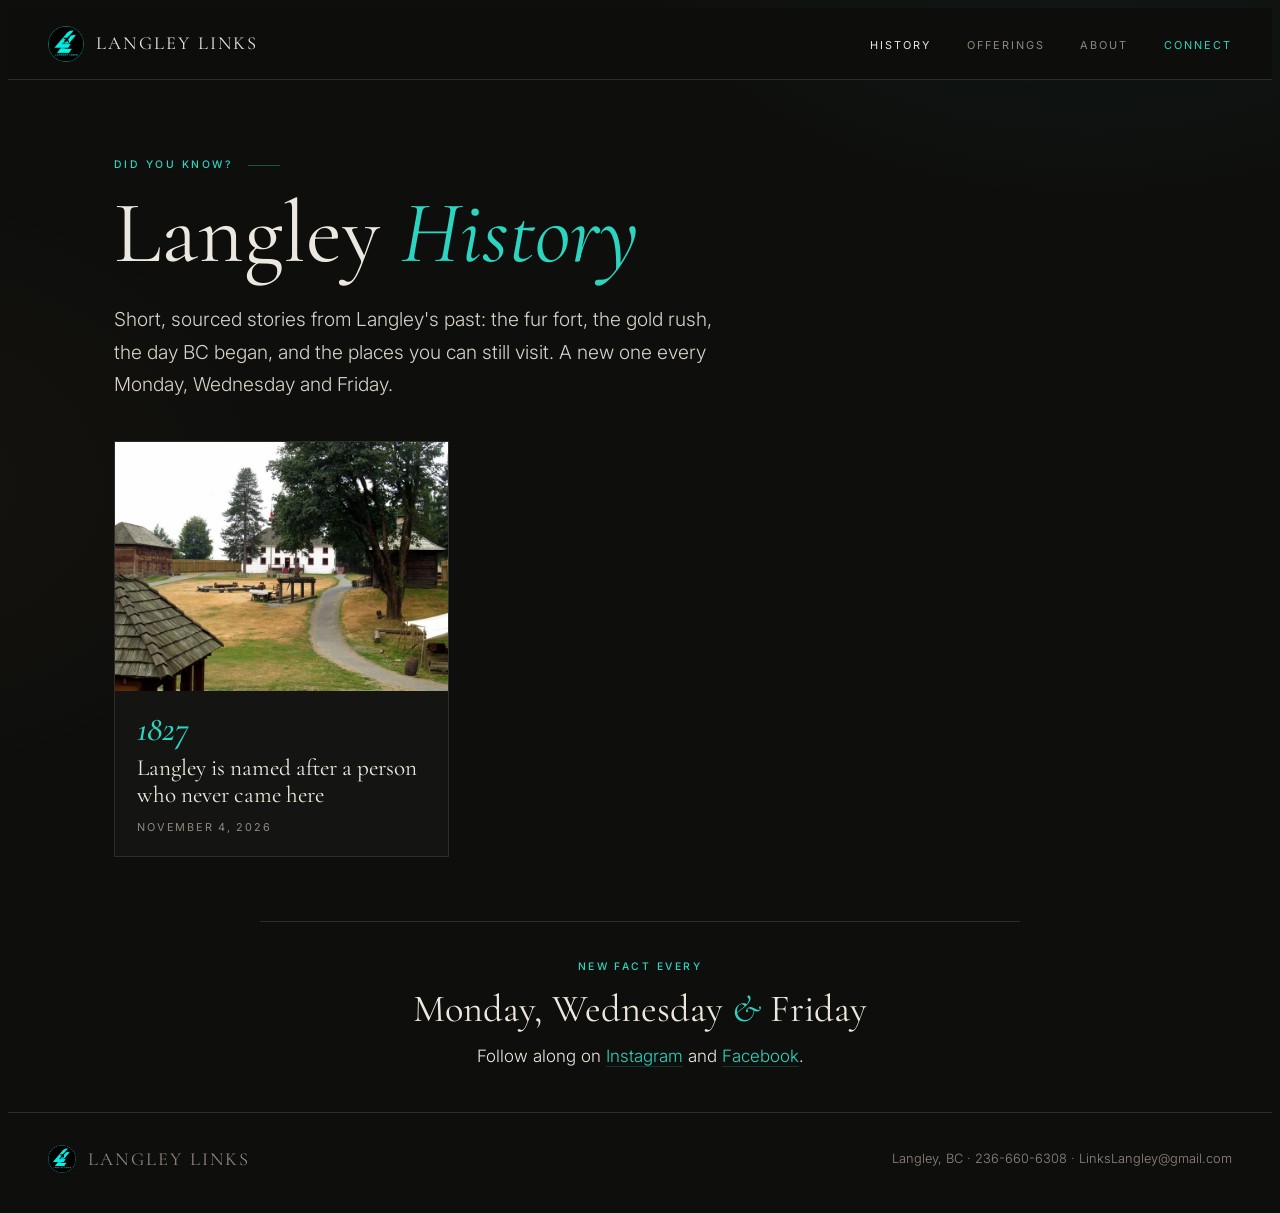
==== history/index.html @ 0ce7f5be "History: fun fact 2026-11-04" ====
<!DOCTYPE html>
<html lang="en">
<head>
  <meta charset="UTF-8">
  <meta name="viewport" content="width=device-width, initial-scale=1.0">
  <title>Langley History: Did You Know? | Langley Links</title>
  <meta name="description" content="Short, sourced stories from Langley's past: the fur fort, the gold rush, the day BC began, and the places you can still visit. A new one every Monday, Wednesday and Friday.">
  <link rel="canonical" href="https://langleylinks.com/history/">
  <meta property="og:type" content="article">
  <meta property="og:url" content="https://langleylinks.com/history/">
  <meta property="og:title" content="Langley History: Did You Know? | Langley Links">
  <meta property="og:description" content="Short, sourced stories from Langley's past: the fur fort, the gold rush, the day BC began, and the places you can still visit. A new one every Monday, Wednesday and Friday.">
  <meta property="og:image" content="https://langleylinks.com/history/img/langley-is-named-after-a-man-who-never-came-here/fort-langley-overview-800.jpg">
  <meta property="og:site_name" content="Langley Links">
  <meta property="og:locale" content="en_CA">
  <meta name="twitter:card" content="summary_large_image">
  <meta name="twitter:title" content="Langley History: Did You Know? | Langley Links">
  <meta name="twitter:description" content="Short, sourced stories from Langley's past: the fur fort, the gold rush, the day BC began, and the places you can still visit. A new one every Monday, Wednesday and Friday.">
  <meta name="twitter:image" content="https://langleylinks.com/history/img/langley-is-named-after-a-man-who-never-came-here/fort-langley-overview-800.jpg">
  <link rel="icon" type="image/png" href="/logo%20png%20LL.png">
  <link rel="preconnect" href="https://fonts.googleapis.com">
  <link rel="preconnect" href="https://fonts.gstatic.com" crossorigin>
  <link href="https://fonts.googleapis.com/css2?family=Cormorant+Garamond:ital,wght@0,400;0,500;0,600;1,400;1,500&family=Inter:wght@300;400;500;600&display=swap" rel="stylesheet">
  <link rel="stylesheet" href="/history/history.31631d80.css">
  <script type="application/ld+json">{"@context":"https://schema.org","@type":"CollectionPage","name":"Langley History","url":"https://langleylinks.com/history/","description":"Short, sourced stories from Langley's past: the fur fort, the gold rush, the day BC began, and the places you can still visit. A new one every Monday, Wednesday and Friday.","hasPart":[{"@type":"Article","headline":"Langley is named after a person who never came here","url":"https://langleylinks.com/history/langley-is-named-after-a-man-who-never-came-here/","datePublished":"2026-11-04"}]}</script>
</head>
<body class="hpage">
  <nav class="hnav">
    <a href="/" class="hnav-brand"><img src="/logo%20png%20LL.png" alt="Langley Links" width="36" height="36"><span>Langley Links</span></a>
    <ul>
      <li><a href="/history/" class="on">History</a></li>
      <li><a href="/#services">Offerings</a></li>
      <li><a href="/#about">About</a></li>
      <li><a href="/#contact" class="cta">Connect</a></li>
    </ul>
  </nav>
  <main class="index">
    <header class="ihead">
      <p class="label">Did you know?</p>
      <h1>Langley <em>History</em></h1>
      <p class="lede">Short, sourced stories from Langley's past: the fur fort, the gold rush, the day BC began, and the places you can still visit. A new one every Monday, Wednesday and Friday.</p>
    </header>
    <div class="grid">
      <a class="card" href="/history/langley-is-named-after-a-man-who-never-came-here/"><img src="/history/img/langley-is-named-after-a-man-who-never-came-here/fort-langley-overview-800.jpg" width="800" height="600" alt="" loading="lazy" decoding="async">
  <span class="card-fig">1827</span><span class="card-title">Langley is named after a person who never came here</span><span class="card-date">November 4, 2026</span></a>
    </div>
  </main>
  <section class="follow">
    <p class="label">New fact every</p>
    <p class="days">Monday, Wednesday <em>&amp;</em> Friday</p>
    <p>Follow along on <a href="https://www.instagram.com/linkslangley/" rel="noopener" target="_blank">Instagram</a> and <a href="https://www.facebook.com/people/Links-Langley/61586803173200/" rel="noopener" target="_blank">Facebook</a>.</p>
  </section>
  <footer class="hfoot">
    <a href="/" class="hnav-brand"><img src="/logo%20png%20LL.png" alt="" width="28" height="28"><span>Langley Links</span></a>
    <span>Langley, BC &middot; <a href="tel:2366606308">236-660-6308</a> &middot; <a href="mailto:LinksLangley@gmail.com">LinksLangley@gmail.com</a></span>
  </footer>
</body>
</html>
---- history/history.31631d80.css ----
/* langleylinks.com /history/ pages + the homepage "From Langley's history" strip.
   Built by linkslangley/site/build.mjs (copied in as history.<hash>.css). Tokens match the homepage :root.
   Page-wide rules are scoped to body.hpage so loading this on the homepage changes nothing but the strip. */
.hpage, .hstrip {
  --bg: #0e0e0c; --dark: #141412; --mid: #1c1c1a; --border: #2c2c28;
  --cream: #ede8df; --cream-muted: #908880; --teal: #2dd4c0; --teal-dark: #1fb8a6;
  --teal-dim: rgba(45, 212, 192, 0.07); --teal-border: rgba(45, 212, 192, 0.2);
  --serif: 'Cormorant Garamond', Georgia, serif; --sans: 'Inter', sans-serif;
}
.hpage *, .hpage *::before, .hpage *::after { box-sizing: border-box; margin: 0; padding: 0; }
.hpage {
  background:
    radial-gradient(900px 600px at 85% -10%, rgba(45, 212, 192, 0.06), transparent 60%),
    radial-gradient(700px 500px at -10% 40%, rgba(196, 151, 90, 0.04), transparent 60%),
    #0e0e0c;
  color: var(--cream); font: 300 1.0625rem/1.75 var(--sans); -webkit-font-smoothing: antialiased;
}
.hpage a { color: var(--teal); text-decoration: none; border-bottom: 1px solid var(--teal-border); }
.hpage a:hover { border-bottom-color: var(--teal); }
.hpage em { font-style: italic; color: var(--teal); }
.hpage strong { font-weight: 500; color: #fff; }
.hpage .label {
  display: flex; align-items: center; gap: 1rem; margin-bottom: 1rem;
  font: 500 0.65rem/1 var(--sans); letter-spacing: 0.24em; text-transform: uppercase; color: var(--teal);
}
.hpage .label::after { content: ''; width: 32px; height: 1px; background: var(--teal); opacity: 0.35; }

/* nav: same feel as the homepage bar */
.hnav { position: sticky; top: 0; z-index: 10; display: flex; align-items: center; justify-content: space-between; gap: 1.5rem;
  padding: 1.1rem 2.5rem; background: rgba(14, 14, 12, 0.88); backdrop-filter: blur(12px); -webkit-backdrop-filter: blur(12px); border-bottom: 1px solid var(--border); }
.hpage .hnav-brand { display: flex; align-items: center; gap: 0.75rem; border: 0; color: var(--cream);
  font: 400 1.15rem/1 var(--serif); letter-spacing: 0.12em; text-transform: uppercase; }
.hnav-brand img { border-radius: 50%; }
.hnav ul { display: flex; gap: 2.25rem; list-style: none; }
.hpage .hnav ul a { border: 0; color: var(--cream-muted); font: 400 0.68rem/1 var(--sans); letter-spacing: 0.18em; text-transform: uppercase; }
.hpage .hnav ul a:hover, .hpage .hnav ul a.on { color: var(--cream); }
.hpage .hnav ul a.cta { color: var(--teal); }

/* article */
.article { padding-bottom: 2rem; }
.ahead { max-width: 760px; margin: 0 auto; padding: 4.5rem 1.5rem 2.5rem; }
.hpage .crumbs { font: 400 0.72rem/1 var(--sans); letter-spacing: 0.14em; text-transform: uppercase; color: var(--cream-muted); }
.hpage .crumbs a { color: var(--cream-muted); border: 0; }
.hpage .fig-label { margin-top: 2.5rem; font: 500 0.7rem/1 var(--sans); letter-spacing: 0.24em; text-transform: uppercase; color: var(--cream-muted); }
.hpage .fig { font: italic 500 clamp(4.5rem, 14vw, 8.5rem)/0.95 var(--serif); color: var(--teal); letter-spacing: -0.02em; }
.hpage h1 { margin-top: 0.75rem; font: 400 clamp(2.4rem, 6vw, 4rem)/1.05 var(--serif); color: var(--cream); text-wrap: balance; }
.hpage .lede { margin-top: 1.5rem; font-size: 1.2rem; line-height: 1.7; color: #d9d3c9; max-width: 640px; }
.hpage figure { margin: 2rem 0; }
.hpage figure img { display: block; width: 100%; height: auto; border: 1px solid var(--border); }
.hpage figcaption { margin-top: 0.6rem; font-size: 0.75rem; color: var(--cream-muted); }
.hpage figcaption a { color: var(--cream-muted); border-bottom-color: var(--border); }
.hpage figure.hero { max-width: 1100px; margin: 0 auto 1rem; padding: 0 1.5rem; }
.hpage figure.hero img { aspect-ratio: 16 / 9; object-fit: cover; }
.prose { max-width: 760px; margin: 0 auto; padding: 0 1.5rem; }
.prose section { padding: 3.5rem 0 0; }
.prose section + section { border-top: 1px solid var(--border); margin-top: 3.5rem; }
.hpage .prose h2 { font: 400 clamp(2rem, 4.5vw, 2.8rem)/1.1 var(--serif); color: var(--cream); margin-bottom: 1.25rem; text-wrap: balance; }
.hpage .prose p + p { margin-top: 1.1rem; }
.hpage .deep h3 { font: 400 clamp(1.5rem, 3vw, 1.9rem)/1.15 var(--serif); color: var(--cream); margin: 2.5rem 0 1rem; text-wrap: balance; }
.hpage .deep h3:first-of-type { margin-top: 0.5rem; }
.hpage .deep figure { margin: 0 0 1.25rem; }
.hpage ol.three { list-style: none; counter-reset: n; display: grid; gap: 1.25rem; margin: 1.5rem 0; }
.hpage ol.three li { counter-increment: n; display: grid; grid-template-columns: 3rem 1fr; align-items: baseline; }
.hpage ol.three li::before { content: counter(n); font: italic 500 2.4rem/1 var(--serif); color: var(--teal); }
.hpage .twist { position: relative; }
.hpage .visit h2 { margin-bottom: 0.5rem; }
.hpage .addr { font-size: 1.05rem; }
.hpage .sources ul { list-style: none; display: grid; gap: 0.6rem; font-size: 0.92rem; }
.hpage .back { padding: 3.5rem 0 1rem; font: 500 0.72rem/1 var(--sans); letter-spacing: 0.18em; text-transform: uppercase; }

/* follow band + footer */
.follow { max-width: 760px; margin: 4rem auto 0; padding: 2.5rem 1.5rem; text-align: center; border-top: 1px solid var(--border); }
.follow .label { justify-content: center; }
.follow .label::after { display: none; }
.hpage .follow .days { font: 400 clamp(1.8rem, 4vw, 2.4rem)/1.1 var(--serif); color: var(--cream); margin-bottom: 0.75rem; }
.hfoot { display: flex; flex-wrap: wrap; justify-content: space-between; align-items: center; gap: 1rem; padding: 2rem 2.5rem;
  border-top: 1px solid var(--border); font-size: 0.8rem; color: var(--cream-muted); }
.hpage .hfoot a { color: var(--cream-muted); border: 0; }

/* index */
.ihead { max-width: 1100px; margin: 0 auto; padding: 5rem 1.5rem 2.5rem; }
.hpage .ihead h1 { font-size: clamp(3rem, 8vw, 5.5rem); }
.hpage .ihead .lede { max-width: 620px; }
.index .grid { max-width: 1100px; margin: 0 auto; padding: 0 1.5rem; }
.hpage .empty { color: var(--cream-muted); }

/* cards (index + homepage strip) */
.hpage .grid, .hstrip .grid { display: grid; grid-template-columns: repeat(auto-fill, minmax(300px, 1fr)); gap: 1.5rem; }
.hpage a.card, .hstrip a.card { display: flex; flex-direction: column; border: 1px solid var(--border); background: var(--dark); color: var(--cream); text-decoration: none; transition: border-color .25s, transform .25s; }
.hpage a.card:hover, .hstrip a.card:hover { border-color: var(--teal-border); transform: translateY(-2px); }
.card img { display: block; width: 100%; height: auto; aspect-ratio: 4 / 3; object-fit: cover; }
.card-fig { padding: 1.25rem 1.4rem 0; font: italic 500 2.2rem/1 var(--serif); color: var(--teal); }
.card-title { padding: 0.5rem 1.4rem 0; font: 400 1.45rem/1.2 'Cormorant Garamond', Georgia, serif; }
.card-date { padding: 0.75rem 1.4rem 1.4rem; margin-top: auto; font: 400 0.68rem/1 'Inter', sans-serif; letter-spacing: 0.16em; text-transform: uppercase; color: var(--cream-muted); }
.hstrip { padding: 5rem 2.5rem; background: radial-gradient(800px 500px at 90% 0%, rgba(45, 212, 192, 0.05), transparent 60%), var(--bg); }
.hstrip-more { margin-top: 2.5rem; }

@media (max-width: 760px) {
  .hnav { padding: 0.9rem 1rem; }
  .hnav ul { gap: 1rem; }
  .hpage .hnav ul li:nth-child(n+2):not(:last-child) { display: none; }
  .hpage .hnav-brand span { display: none; }
  .ahead, .ihead { padding-top: 3rem; }
  .hpage figure.hero { padding: 0; }
  .hpage figure.hero figcaption { padding: 0 1.5rem; }
  .hfoot { padding: 1.75rem 1.5rem; }
  .hstrip { padding: 4rem 1.5rem; }
}
@media (prefers-reduced-motion: reduce) { .hpage a.card, .hstrip a.card { transition: none; } }
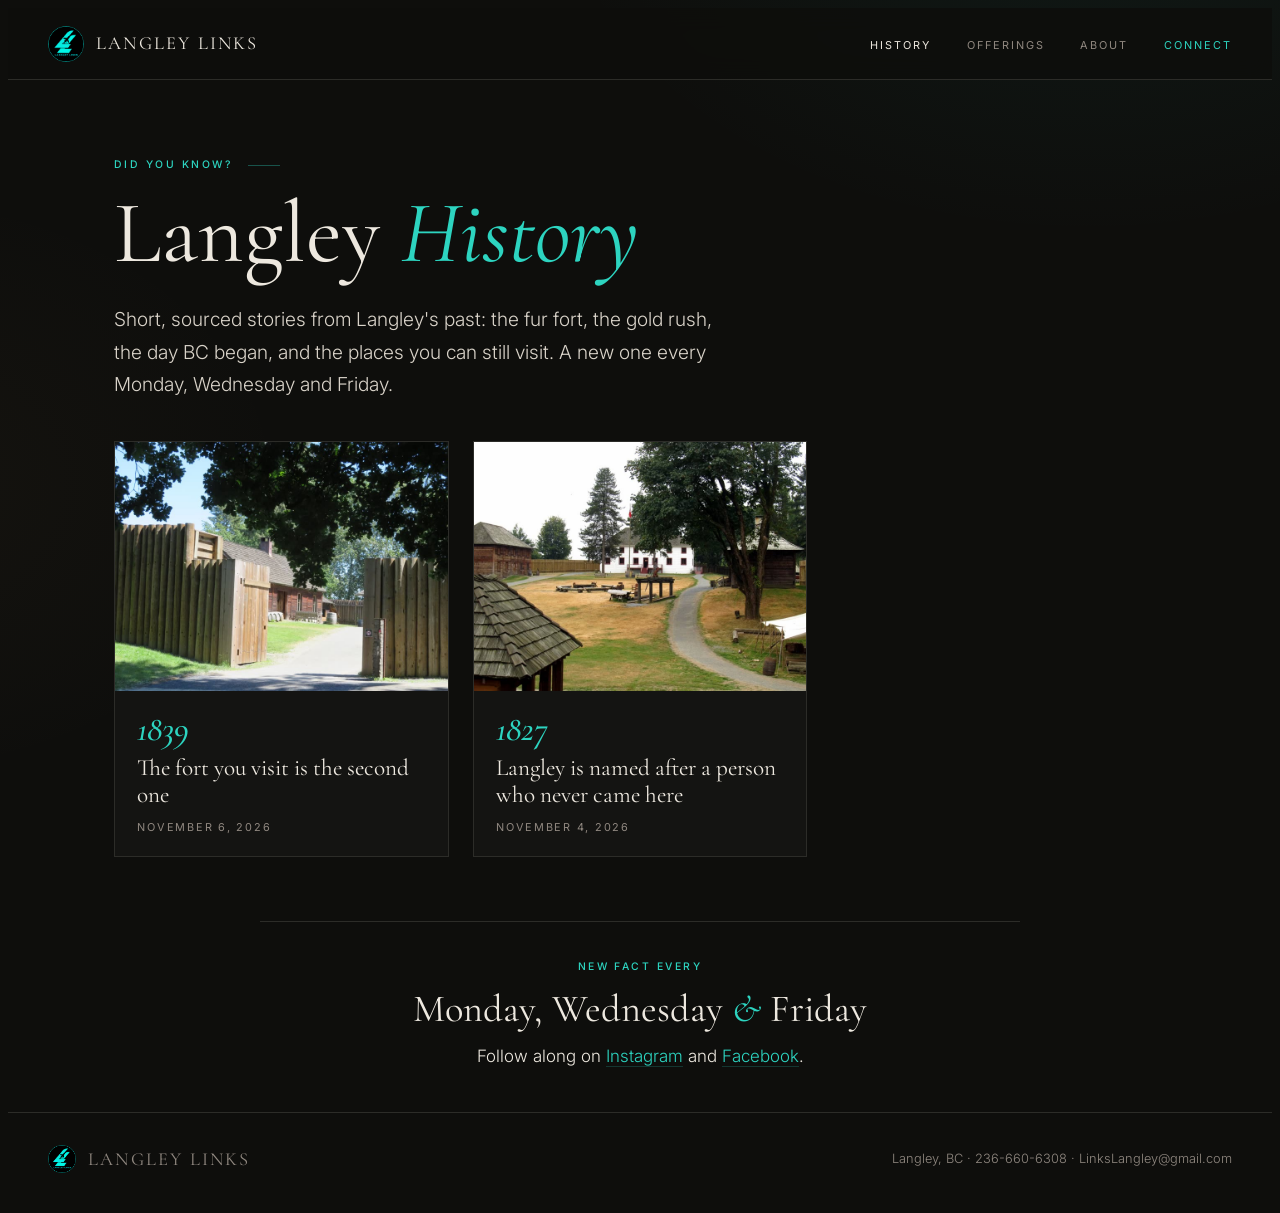
==== commit 12a23d43: "History: fun fact 2026-11-06" ====
--- a/history/index.html
+++ b/history/index.html
@@ -10,19 +10,19 @@
   <meta property="og:url" content="https://langleylinks.com/history/">
   <meta property="og:title" content="Langley History: Did You Know? | Langley Links">
   <meta property="og:description" content="Short, sourced stories from Langley's past: the fur fort, the gold rush, the day BC began, and the places you can still visit. A new one every Monday, Wednesday and Friday.">
-  <meta property="og:image" content="https://langleylinks.com/history/img/langley-is-named-after-a-man-who-never-came-here/fort-langley-overview-800.jpg">
+  <meta property="og:image" content="https://langleylinks.com/history/img/the-fort-you-visit-is-the-second-one/fort-langley-palisade-gate-800.jpg">
   <meta property="og:site_name" content="Langley Links">
   <meta property="og:locale" content="en_CA">
   <meta name="twitter:card" content="summary_large_image">
   <meta name="twitter:title" content="Langley History: Did You Know? | Langley Links">
   <meta name="twitter:description" content="Short, sourced stories from Langley's past: the fur fort, the gold rush, the day BC began, and the places you can still visit. A new one every Monday, Wednesday and Friday.">
-  <meta name="twitter:image" content="https://langleylinks.com/history/img/langley-is-named-after-a-man-who-never-came-here/fort-langley-overview-800.jpg">
+  <meta name="twitter:image" content="https://langleylinks.com/history/img/the-fort-you-visit-is-the-second-one/fort-langley-palisade-gate-800.jpg">
   <link rel="icon" type="image/png" href="/logo%20png%20LL.png">
   <link rel="preconnect" href="https://fonts.googleapis.com">
   <link rel="preconnect" href="https://fonts.gstatic.com" crossorigin>
   <link href="https://fonts.googleapis.com/css2?family=Cormorant+Garamond:ital,wght@0,400;0,500;0,600;1,400;1,500&family=Inter:wght@300;400;500;600&display=swap" rel="stylesheet">
   <link rel="stylesheet" href="/history/history.31631d80.css">
-  <script type="application/ld+json">{"@context":"https://schema.org","@type":"CollectionPage","name":"Langley History","url":"https://langleylinks.com/history/","description":"Short, sourced stories from Langley's past: the fur fort, the gold rush, the day BC began, and the places you can still visit. A new one every Monday, Wednesday and Friday.","hasPart":[{"@type":"Article","headline":"Langley is named after a person who never came here","url":"https://langleylinks.com/history/langley-is-named-after-a-man-who-never-came-here/","datePublished":"2026-11-04"}]}</script>
+  <script type="application/ld+json">{"@context":"https://schema.org","@type":"CollectionPage","name":"Langley History","url":"https://langleylinks.com/history/","description":"Short, sourced stories from Langley's past: the fur fort, the gold rush, the day BC began, and the places you can still visit. A new one every Monday, Wednesday and Friday.","hasPart":[{"@type":"Article","headline":"The fort you visit is the second one","url":"https://langleylinks.com/history/the-fort-you-visit-is-the-second-one/","datePublished":"2026-11-06"},{"@type":"Article","headline":"Langley is named after a person who never came here","url":"https://langleylinks.com/history/langley-is-named-after-a-man-who-never-came-here/","datePublished":"2026-11-04"}]}</script>
 </head>
 <body class="hpage">
   <nav class="hnav">
@@ -41,6 +41,8 @@
       <p class="lede">Short, sourced stories from Langley's past: the fur fort, the gold rush, the day BC began, and the places you can still visit. A new one every Monday, Wednesday and Friday.</p>
     </header>
     <div class="grid">
+      <a class="card" href="/history/the-fort-you-visit-is-the-second-one/"><img src="/history/img/the-fort-you-visit-is-the-second-one/fort-langley-palisade-gate-800.jpg" width="800" height="600" alt="" loading="lazy" decoding="async">
+  <span class="card-fig">1839</span><span class="card-title">The fort you visit is the second one</span><span class="card-date">November 6, 2026</span></a>
       <a class="card" href="/history/langley-is-named-after-a-man-who-never-came-here/"><img src="/history/img/langley-is-named-after-a-man-who-never-came-here/fort-langley-overview-800.jpg" width="800" height="600" alt="" loading="lazy" decoding="async">
   <span class="card-fig">1827</span><span class="card-title">Langley is named after a person who never came here</span><span class="card-date">November 4, 2026</span></a>
     </div>
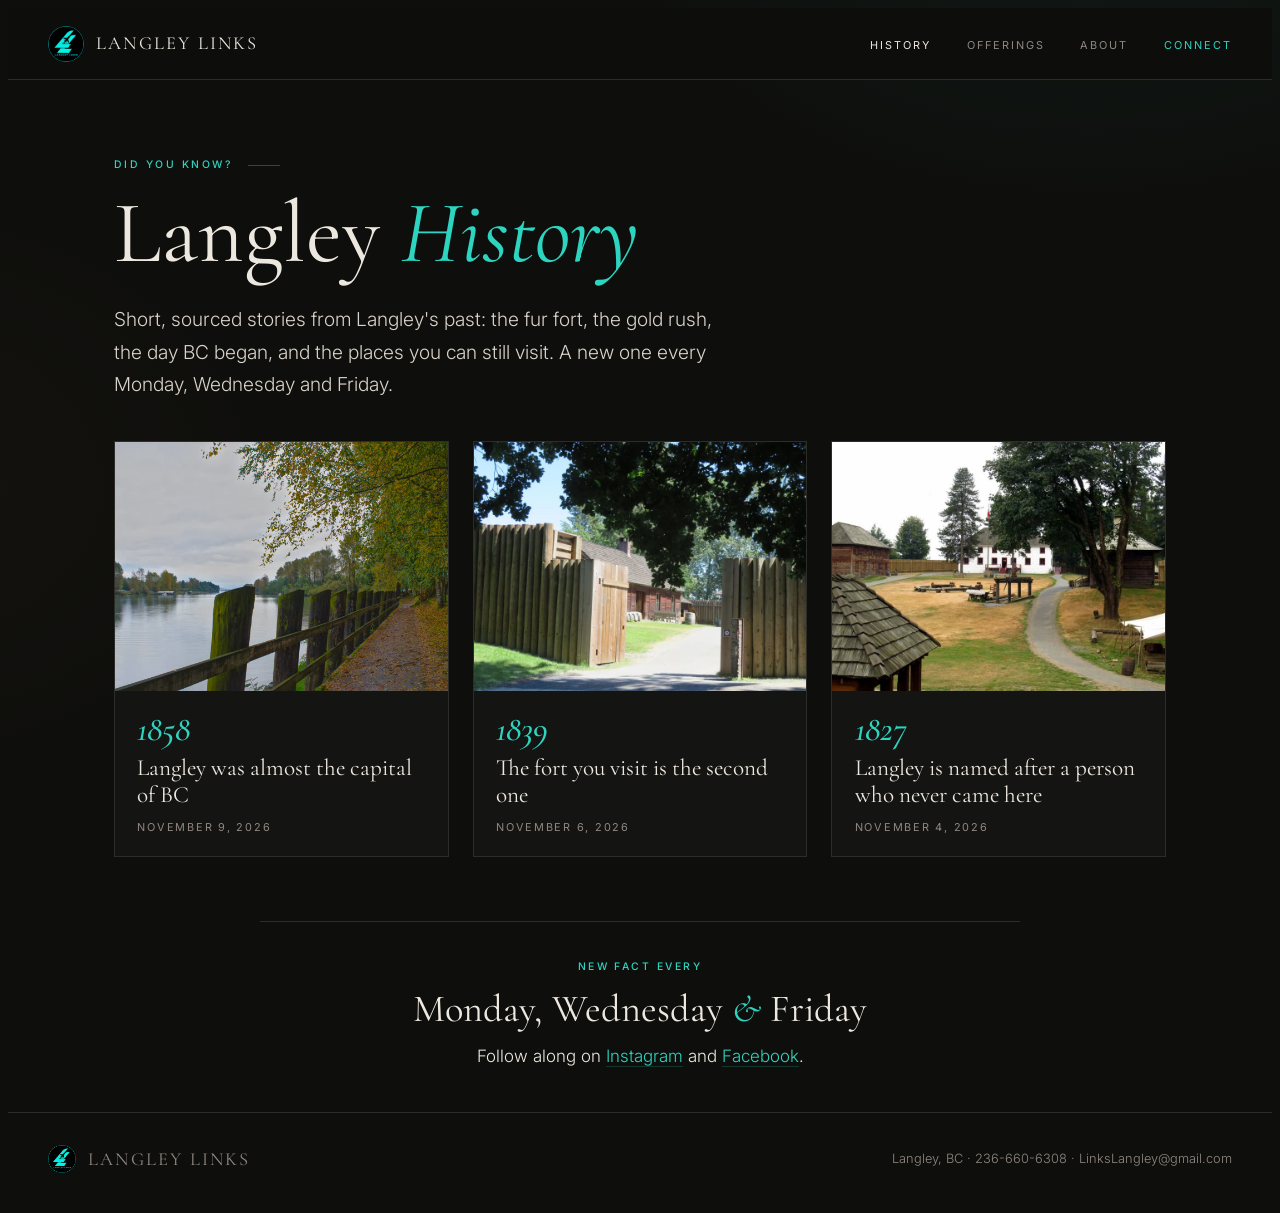
==== commit 9235ed57: "History: fun fact 2026-11-09" ====
--- a/history/index.html
+++ b/history/index.html
@@ -10,19 +10,19 @@
   <meta property="og:url" content="https://langleylinks.com/history/">
   <meta property="og:title" content="Langley History: Did You Know? | Langley Links">
   <meta property="og:description" content="Short, sourced stories from Langley's past: the fur fort, the gold rush, the day BC began, and the places you can still visit. A new one every Monday, Wednesday and Friday.">
-  <meta property="og:image" content="https://langleylinks.com/history/img/the-fort-you-visit-is-the-second-one/fort-langley-palisade-gate-800.jpg">
+  <meta property="og:image" content="https://langleylinks.com/history/img/langley-was-almost-the-capital-of-bc/fort-langley-bedford-channel-autumn-800.jpg">
   <meta property="og:site_name" content="Langley Links">
   <meta property="og:locale" content="en_CA">
   <meta name="twitter:card" content="summary_large_image">
   <meta name="twitter:title" content="Langley History: Did You Know? | Langley Links">
   <meta name="twitter:description" content="Short, sourced stories from Langley's past: the fur fort, the gold rush, the day BC began, and the places you can still visit. A new one every Monday, Wednesday and Friday.">
-  <meta name="twitter:image" content="https://langleylinks.com/history/img/the-fort-you-visit-is-the-second-one/fort-langley-palisade-gate-800.jpg">
+  <meta name="twitter:image" content="https://langleylinks.com/history/img/langley-was-almost-the-capital-of-bc/fort-langley-bedford-channel-autumn-800.jpg">
   <link rel="icon" type="image/png" href="/logo%20png%20LL.png">
   <link rel="preconnect" href="https://fonts.googleapis.com">
   <link rel="preconnect" href="https://fonts.gstatic.com" crossorigin>
   <link href="https://fonts.googleapis.com/css2?family=Cormorant+Garamond:ital,wght@0,400;0,500;0,600;1,400;1,500&family=Inter:wght@300;400;500;600&display=swap" rel="stylesheet">
   <link rel="stylesheet" href="/history/history.31631d80.css">
-  <script type="application/ld+json">{"@context":"https://schema.org","@type":"CollectionPage","name":"Langley History","url":"https://langleylinks.com/history/","description":"Short, sourced stories from Langley's past: the fur fort, the gold rush, the day BC began, and the places you can still visit. A new one every Monday, Wednesday and Friday.","hasPart":[{"@type":"Article","headline":"The fort you visit is the second one","url":"https://langleylinks.com/history/the-fort-you-visit-is-the-second-one/","datePublished":"2026-11-06"},{"@type":"Article","headline":"Langley is named after a person who never came here","url":"https://langleylinks.com/history/langley-is-named-after-a-man-who-never-came-here/","datePublished":"2026-11-04"}]}</script>
+  <script type="application/ld+json">{"@context":"https://schema.org","@type":"CollectionPage","name":"Langley History","url":"https://langleylinks.com/history/","description":"Short, sourced stories from Langley's past: the fur fort, the gold rush, the day BC began, and the places you can still visit. A new one every Monday, Wednesday and Friday.","hasPart":[{"@type":"Article","headline":"Langley was almost the capital of BC","url":"https://langleylinks.com/history/langley-was-almost-the-capital-of-bc/","datePublished":"2026-11-09"},{"@type":"Article","headline":"The fort you visit is the second one","url":"https://langleylinks.com/history/the-fort-you-visit-is-the-second-one/","datePublished":"2026-11-06"},{"@type":"Article","headline":"Langley is named after a person who never came here","url":"https://langleylinks.com/history/langley-is-named-after-a-man-who-never-came-here/","datePublished":"2026-11-04"}]}</script>
 </head>
 <body class="hpage">
   <nav class="hnav">
@@ -41,6 +41,8 @@
       <p class="lede">Short, sourced stories from Langley's past: the fur fort, the gold rush, the day BC began, and the places you can still visit. A new one every Monday, Wednesday and Friday.</p>
     </header>
     <div class="grid">
+      <a class="card" href="/history/langley-was-almost-the-capital-of-bc/"><img src="/history/img/langley-was-almost-the-capital-of-bc/fort-langley-bedford-channel-autumn-800.jpg" width="800" height="450" alt="" loading="lazy" decoding="async">
+  <span class="card-fig">1858</span><span class="card-title">Langley was almost the capital of BC</span><span class="card-date">November 9, 2026</span></a>
       <a class="card" href="/history/the-fort-you-visit-is-the-second-one/"><img src="/history/img/the-fort-you-visit-is-the-second-one/fort-langley-palisade-gate-800.jpg" width="800" height="600" alt="" loading="lazy" decoding="async">
   <span class="card-fig">1839</span><span class="card-title">The fort you visit is the second one</span><span class="card-date">November 6, 2026</span></a>
       <a class="card" href="/history/langley-is-named-after-a-man-who-never-came-here/"><img src="/history/img/langley-is-named-after-a-man-who-never-came-here/fort-langley-overview-800.jpg" width="800" height="600" alt="" loading="lazy" decoding="async">
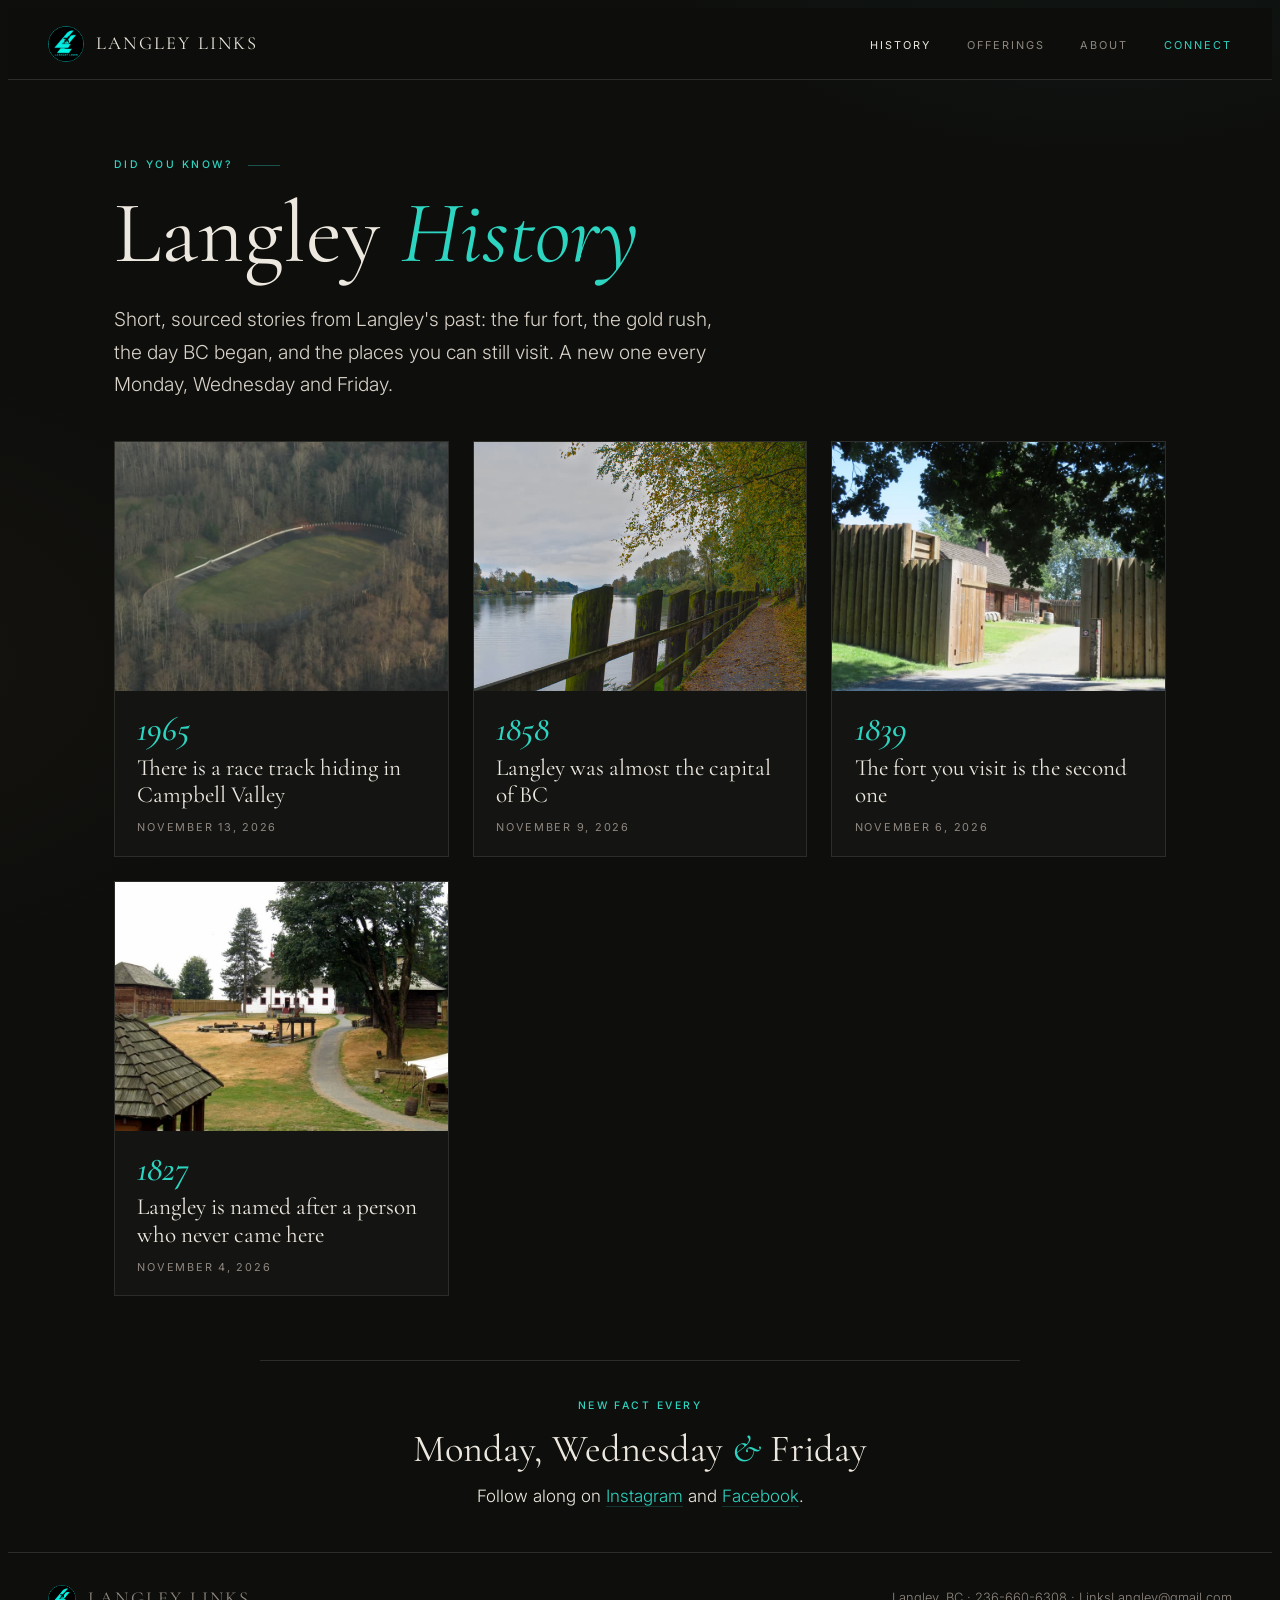
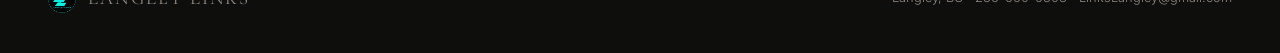
==== commit d5defaa8: "History: fun fact 2026-11-13" ====
--- a/history/index.html
+++ b/history/index.html
@@ -10,19 +10,19 @@
   <meta property="og:url" content="https://langleylinks.com/history/">
   <meta property="og:title" content="Langley History: Did You Know? | Langley Links">
   <meta property="og:description" content="Short, sourced stories from Langley's past: the fur fort, the gold rush, the day BC began, and the places you can still visit. A new one every Monday, Wednesday and Friday.">
-  <meta property="og:image" content="https://langleylinks.com/history/img/langley-was-almost-the-capital-of-bc/fort-langley-bedford-channel-autumn-800.jpg">
+  <meta property="og:image" content="https://langleylinks.com/history/img/the-race-track-hiding-in-campbell-valley/langley-speedway-800.jpg">
   <meta property="og:site_name" content="Langley Links">
   <meta property="og:locale" content="en_CA">
   <meta name="twitter:card" content="summary_large_image">
   <meta name="twitter:title" content="Langley History: Did You Know? | Langley Links">
   <meta name="twitter:description" content="Short, sourced stories from Langley's past: the fur fort, the gold rush, the day BC began, and the places you can still visit. A new one every Monday, Wednesday and Friday.">
-  <meta name="twitter:image" content="https://langleylinks.com/history/img/langley-was-almost-the-capital-of-bc/fort-langley-bedford-channel-autumn-800.jpg">
+  <meta name="twitter:image" content="https://langleylinks.com/history/img/the-race-track-hiding-in-campbell-valley/langley-speedway-800.jpg">
   <link rel="icon" type="image/png" href="/logo%20png%20LL.png">
   <link rel="preconnect" href="https://fonts.googleapis.com">
   <link rel="preconnect" href="https://fonts.gstatic.com" crossorigin>
   <link href="https://fonts.googleapis.com/css2?family=Cormorant+Garamond:ital,wght@0,400;0,500;0,600;1,400;1,500&family=Inter:wght@300;400;500;600&display=swap" rel="stylesheet">
   <link rel="stylesheet" href="/history/history.31631d80.css">
-  <script type="application/ld+json">{"@context":"https://schema.org","@type":"CollectionPage","name":"Langley History","url":"https://langleylinks.com/history/","description":"Short, sourced stories from Langley's past: the fur fort, the gold rush, the day BC began, and the places you can still visit. A new one every Monday, Wednesday and Friday.","hasPart":[{"@type":"Article","headline":"Langley was almost the capital of BC","url":"https://langleylinks.com/history/langley-was-almost-the-capital-of-bc/","datePublished":"2026-11-09"},{"@type":"Article","headline":"The fort you visit is the second one","url":"https://langleylinks.com/history/the-fort-you-visit-is-the-second-one/","datePublished":"2026-11-06"},{"@type":"Article","headline":"Langley is named after a person who never came here","url":"https://langleylinks.com/history/langley-is-named-after-a-man-who-never-came-here/","datePublished":"2026-11-04"}]}</script>
+  <script type="application/ld+json">{"@context":"https://schema.org","@type":"CollectionPage","name":"Langley History","url":"https://langleylinks.com/history/","description":"Short, sourced stories from Langley's past: the fur fort, the gold rush, the day BC began, and the places you can still visit. A new one every Monday, Wednesday and Friday.","hasPart":[{"@type":"Article","headline":"There is a race track hiding in Campbell Valley","url":"https://langleylinks.com/history/the-race-track-hiding-in-campbell-valley/","datePublished":"2026-11-13"},{"@type":"Article","headline":"Langley was almost the capital of BC","url":"https://langleylinks.com/history/langley-was-almost-the-capital-of-bc/","datePublished":"2026-11-09"},{"@type":"Article","headline":"The fort you visit is the second one","url":"https://langleylinks.com/history/the-fort-you-visit-is-the-second-one/","datePublished":"2026-11-06"},{"@type":"Article","headline":"Langley is named after a person who never came here","url":"https://langleylinks.com/history/langley-is-named-after-a-man-who-never-came-here/","datePublished":"2026-11-04"}]}</script>
 </head>
 <body class="hpage">
   <nav class="hnav">
@@ -41,6 +41,8 @@
       <p class="lede">Short, sourced stories from Langley's past: the fur fort, the gold rush, the day BC began, and the places you can still visit. A new one every Monday, Wednesday and Friday.</p>
     </header>
     <div class="grid">
+      <a class="card" href="/history/the-race-track-hiding-in-campbell-valley/"><img src="/history/img/the-race-track-hiding-in-campbell-valley/langley-speedway-800.jpg" width="800" height="534" alt="" loading="lazy" decoding="async">
+  <span class="card-fig">1965</span><span class="card-title">There is a race track hiding in Campbell Valley</span><span class="card-date">November 13, 2026</span></a>
       <a class="card" href="/history/langley-was-almost-the-capital-of-bc/"><img src="/history/img/langley-was-almost-the-capital-of-bc/fort-langley-bedford-channel-autumn-800.jpg" width="800" height="450" alt="" loading="lazy" decoding="async">
   <span class="card-fig">1858</span><span class="card-title">Langley was almost the capital of BC</span><span class="card-date">November 9, 2026</span></a>
       <a class="card" href="/history/the-fort-you-visit-is-the-second-one/"><img src="/history/img/the-fort-you-visit-is-the-second-one/fort-langley-palisade-gate-800.jpg" width="800" height="600" alt="" loading="lazy" decoding="async">
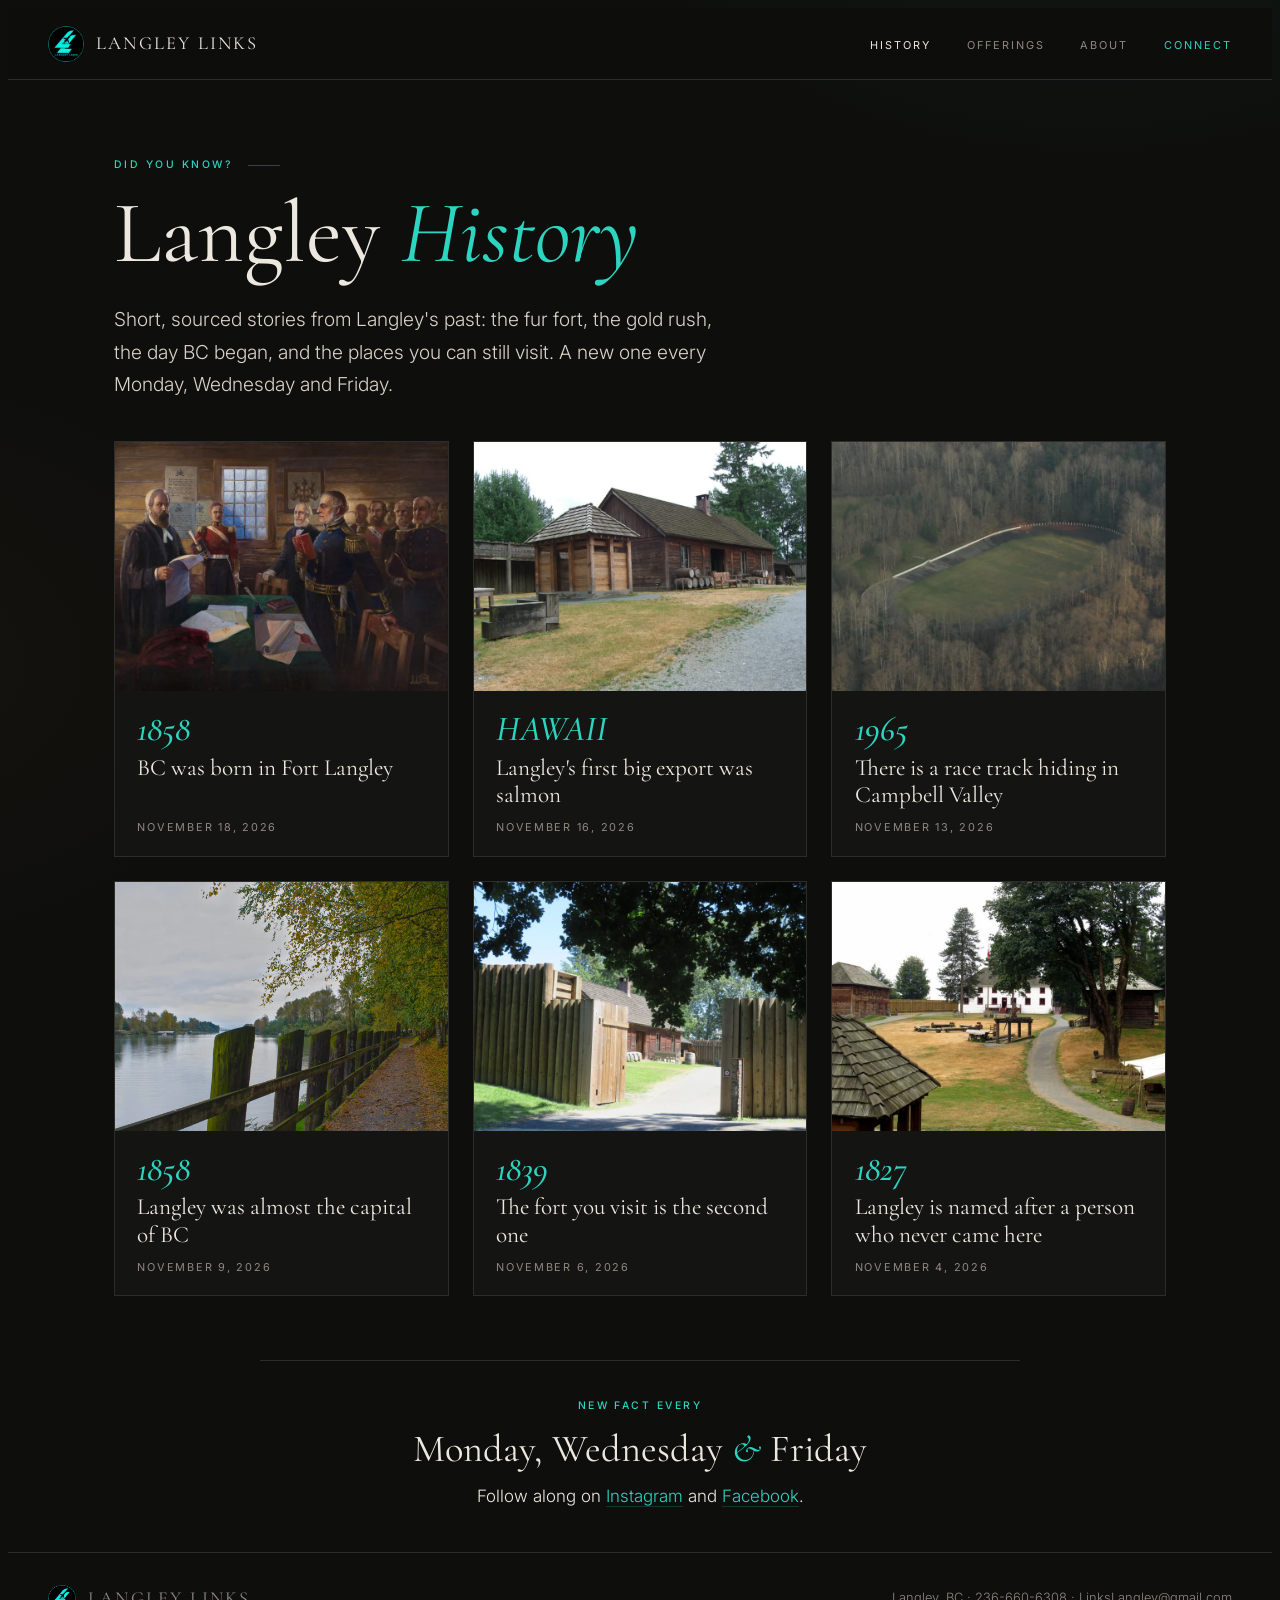
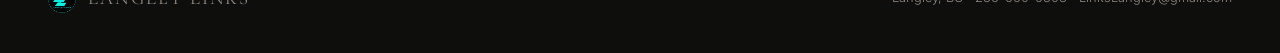
==== commit b64b1aca: "History: fun fact 2026-11-18" ====
--- a/history/index.html
+++ b/history/index.html
@@ -10,19 +10,19 @@
   <meta property="og:url" content="https://langleylinks.com/history/">
   <meta property="og:title" content="Langley History: Did You Know? | Langley Links">
   <meta property="og:description" content="Short, sourced stories from Langley's past: the fur fort, the gold rush, the day BC began, and the places you can still visit. A new one every Monday, Wednesday and Friday.">
-  <meta property="og:image" content="https://langleylinks.com/history/img/the-race-track-hiding-in-campbell-valley/langley-speedway-800.jpg">
+  <meta property="og:image" content="https://langleylinks.com/history/img/bc-was-born-in-fort-langley/douglas-oath-1858-innes-800.jpg">
   <meta property="og:site_name" content="Langley Links">
   <meta property="og:locale" content="en_CA">
   <meta name="twitter:card" content="summary_large_image">
   <meta name="twitter:title" content="Langley History: Did You Know? | Langley Links">
   <meta name="twitter:description" content="Short, sourced stories from Langley's past: the fur fort, the gold rush, the day BC began, and the places you can still visit. A new one every Monday, Wednesday and Friday.">
-  <meta name="twitter:image" content="https://langleylinks.com/history/img/the-race-track-hiding-in-campbell-valley/langley-speedway-800.jpg">
+  <meta name="twitter:image" content="https://langleylinks.com/history/img/bc-was-born-in-fort-langley/douglas-oath-1858-innes-800.jpg">
   <link rel="icon" type="image/png" href="/logo%20png%20LL.png">
   <link rel="preconnect" href="https://fonts.googleapis.com">
   <link rel="preconnect" href="https://fonts.gstatic.com" crossorigin>
   <link href="https://fonts.googleapis.com/css2?family=Cormorant+Garamond:ital,wght@0,400;0,500;0,600;1,400;1,500&family=Inter:wght@300;400;500;600&display=swap" rel="stylesheet">
   <link rel="stylesheet" href="/history/history.31631d80.css">
-  <script type="application/ld+json">{"@context":"https://schema.org","@type":"CollectionPage","name":"Langley History","url":"https://langleylinks.com/history/","description":"Short, sourced stories from Langley's past: the fur fort, the gold rush, the day BC began, and the places you can still visit. A new one every Monday, Wednesday and Friday.","hasPart":[{"@type":"Article","headline":"There is a race track hiding in Campbell Valley","url":"https://langleylinks.com/history/the-race-track-hiding-in-campbell-valley/","datePublished":"2026-11-13"},{"@type":"Article","headline":"Langley was almost the capital of BC","url":"https://langleylinks.com/history/langley-was-almost-the-capital-of-bc/","datePublished":"2026-11-09"},{"@type":"Article","headline":"The fort you visit is the second one","url":"https://langleylinks.com/history/the-fort-you-visit-is-the-second-one/","datePublished":"2026-11-06"},{"@type":"Article","headline":"Langley is named after a person who never came here","url":"https://langleylinks.com/history/langley-is-named-after-a-man-who-never-came-here/","datePublished":"2026-11-04"}]}</script>
+  <script type="application/ld+json">{"@context":"https://schema.org","@type":"CollectionPage","name":"Langley History","url":"https://langleylinks.com/history/","description":"Short, sourced stories from Langley's past: the fur fort, the gold rush, the day BC began, and the places you can still visit. A new one every Monday, Wednesday and Friday.","hasPart":[{"@type":"Article","headline":"BC was born in Fort Langley","url":"https://langleylinks.com/history/bc-was-born-in-fort-langley/","datePublished":"2026-11-18"},{"@type":"Article","headline":"Langley's first big export was salmon","url":"https://langleylinks.com/history/langleys-first-big-export-was-salmon/","datePublished":"2026-11-16"},{"@type":"Article","headline":"There is a race track hiding in Campbell Valley","url":"https://langleylinks.com/history/the-race-track-hiding-in-campbell-valley/","datePublished":"2026-11-13"},{"@type":"Article","headline":"Langley was almost the capital of BC","url":"https://langleylinks.com/history/langley-was-almost-the-capital-of-bc/","datePublished":"2026-11-09"},{"@type":"Article","headline":"The fort you visit is the second one","url":"https://langleylinks.com/history/the-fort-you-visit-is-the-second-one/","datePublished":"2026-11-06"},{"@type":"Article","headline":"Langley is named after a person who never came here","url":"https://langleylinks.com/history/langley-is-named-after-a-man-who-never-came-here/","datePublished":"2026-11-04"}]}</script>
 </head>
 <body class="hpage">
   <nav class="hnav">
@@ -41,6 +41,10 @@
       <p class="lede">Short, sourced stories from Langley's past: the fur fort, the gold rush, the day BC began, and the places you can still visit. A new one every Monday, Wednesday and Friday.</p>
     </header>
     <div class="grid">
+      <a class="card" href="/history/bc-was-born-in-fort-langley/"><img src="/history/img/bc-was-born-in-fort-langley/douglas-oath-1858-innes-800.jpg" width="800" height="604" alt="" loading="lazy" decoding="async">
+  <span class="card-fig">1858</span><span class="card-title">BC was born in Fort Langley</span><span class="card-date">November 18, 2026</span></a>
+      <a class="card" href="/history/langleys-first-big-export-was-salmon/"><img src="/history/img/langleys-first-big-export-was-salmon/fort-langley-barrels-800.jpg" width="800" height="600" alt="" loading="lazy" decoding="async">
+  <span class="card-fig">HAWAII</span><span class="card-title">Langley's first big export was salmon</span><span class="card-date">November 16, 2026</span></a>
       <a class="card" href="/history/the-race-track-hiding-in-campbell-valley/"><img src="/history/img/the-race-track-hiding-in-campbell-valley/langley-speedway-800.jpg" width="800" height="534" alt="" loading="lazy" decoding="async">
   <span class="card-fig">1965</span><span class="card-title">There is a race track hiding in Campbell Valley</span><span class="card-date">November 13, 2026</span></a>
       <a class="card" href="/history/langley-was-almost-the-capital-of-bc/"><img src="/history/img/langley-was-almost-the-capital-of-bc/fort-langley-bedford-channel-autumn-800.jpg" width="800" height="450" alt="" loading="lazy" decoding="async">
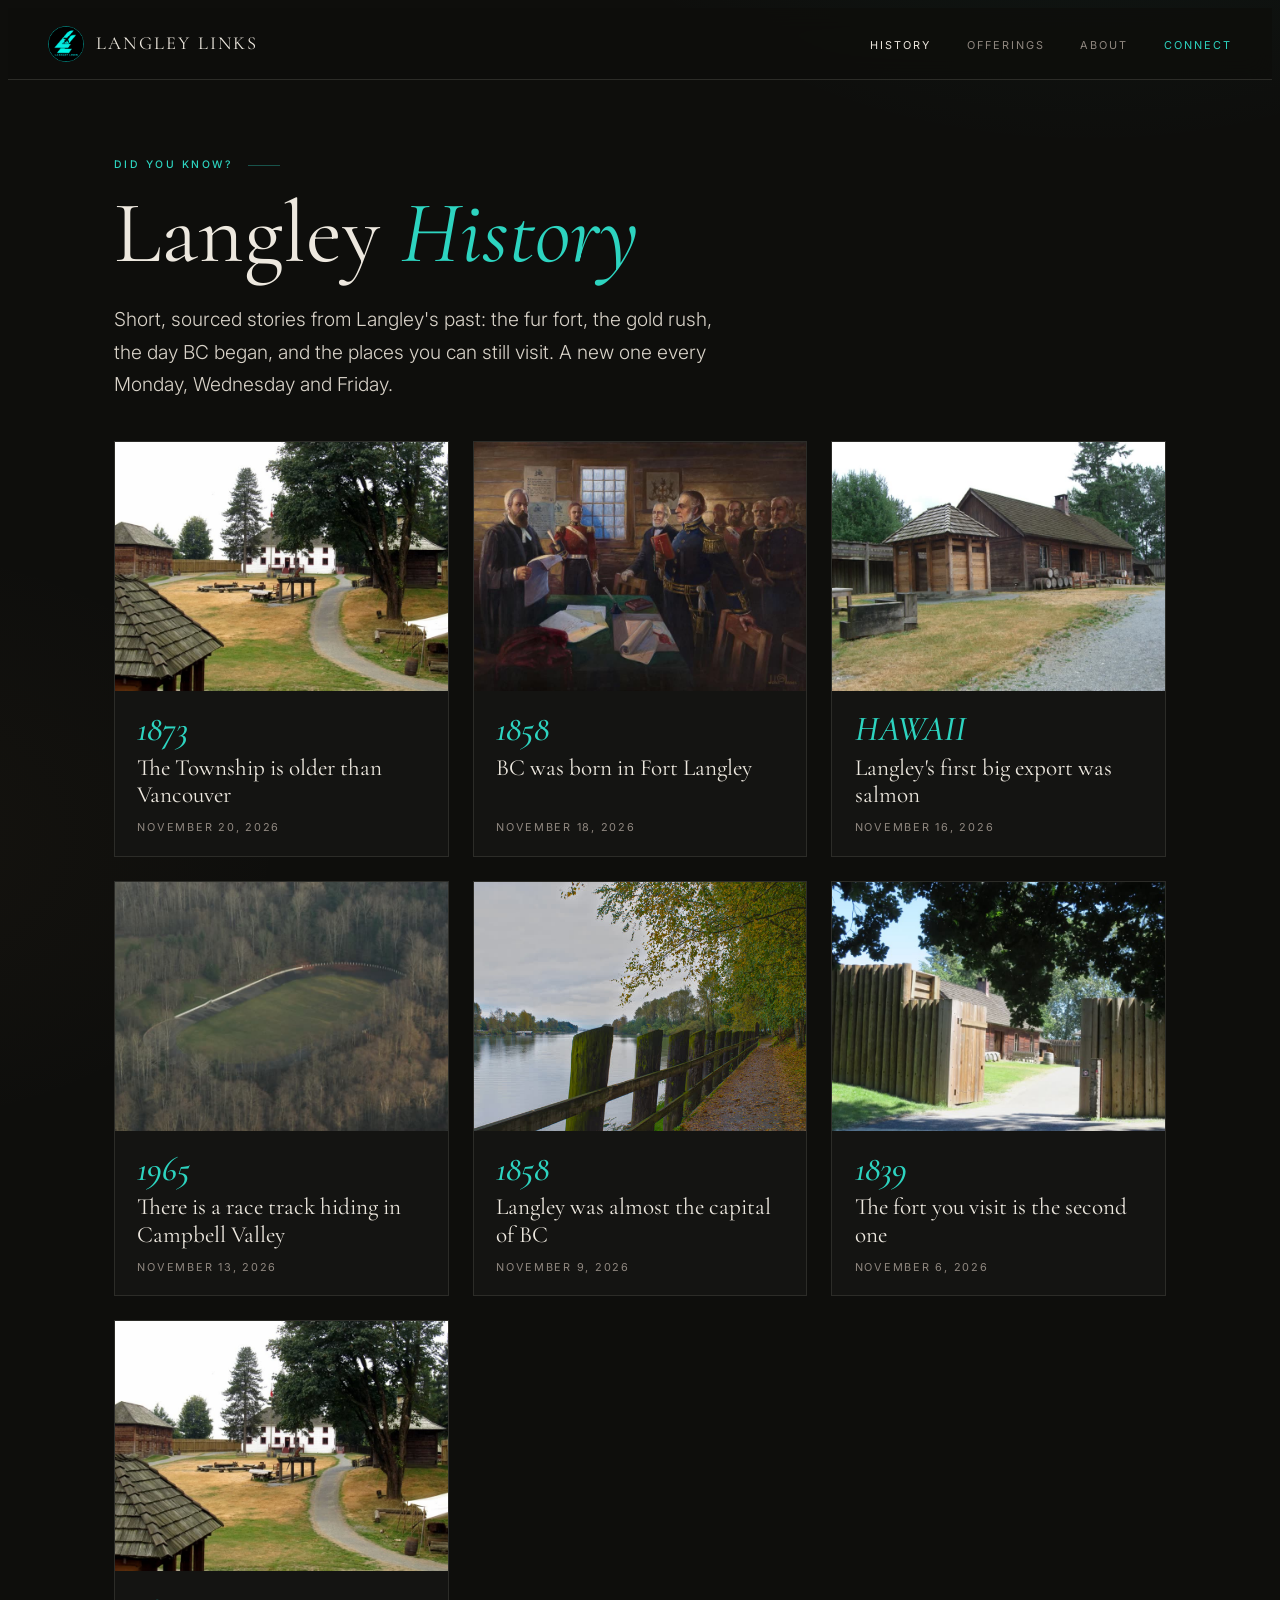
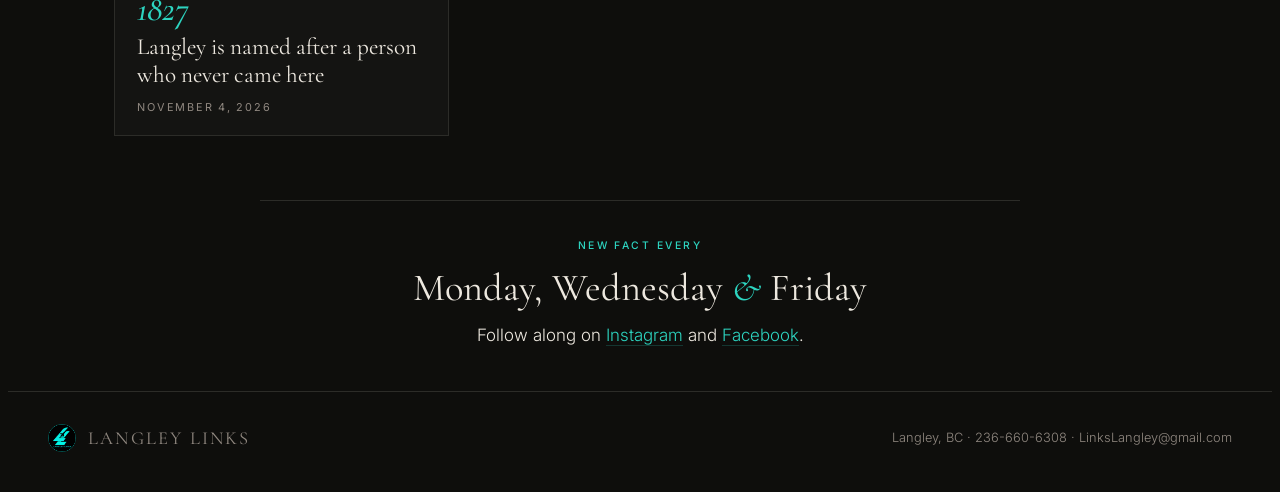
==== commit 863aa7cd: "History: fun fact 2026-11-20" ====
--- a/history/index.html
+++ b/history/index.html
@@ -10,19 +10,19 @@
   <meta property="og:url" content="https://langleylinks.com/history/">
   <meta property="og:title" content="Langley History: Did You Know? | Langley Links">
   <meta property="og:description" content="Short, sourced stories from Langley's past: the fur fort, the gold rush, the day BC began, and the places you can still visit. A new one every Monday, Wednesday and Friday.">
-  <meta property="og:image" content="https://langleylinks.com/history/img/bc-was-born-in-fort-langley/douglas-oath-1858-innes-800.jpg">
+  <meta property="og:image" content="https://langleylinks.com/history/img/how-one-langley-became-two/fort-langley-overview-800.jpg">
   <meta property="og:site_name" content="Langley Links">
   <meta property="og:locale" content="en_CA">
   <meta name="twitter:card" content="summary_large_image">
   <meta name="twitter:title" content="Langley History: Did You Know? | Langley Links">
   <meta name="twitter:description" content="Short, sourced stories from Langley's past: the fur fort, the gold rush, the day BC began, and the places you can still visit. A new one every Monday, Wednesday and Friday.">
-  <meta name="twitter:image" content="https://langleylinks.com/history/img/bc-was-born-in-fort-langley/douglas-oath-1858-innes-800.jpg">
+  <meta name="twitter:image" content="https://langleylinks.com/history/img/how-one-langley-became-two/fort-langley-overview-800.jpg">
   <link rel="icon" type="image/png" href="/logo%20png%20LL.png">
   <link rel="preconnect" href="https://fonts.googleapis.com">
   <link rel="preconnect" href="https://fonts.gstatic.com" crossorigin>
   <link href="https://fonts.googleapis.com/css2?family=Cormorant+Garamond:ital,wght@0,400;0,500;0,600;1,400;1,500&family=Inter:wght@300;400;500;600&display=swap" rel="stylesheet">
   <link rel="stylesheet" href="/history/history.31631d80.css">
-  <script type="application/ld+json">{"@context":"https://schema.org","@type":"CollectionPage","name":"Langley History","url":"https://langleylinks.com/history/","description":"Short, sourced stories from Langley's past: the fur fort, the gold rush, the day BC began, and the places you can still visit. A new one every Monday, Wednesday and Friday.","hasPart":[{"@type":"Article","headline":"BC was born in Fort Langley","url":"https://langleylinks.com/history/bc-was-born-in-fort-langley/","datePublished":"2026-11-18"},{"@type":"Article","headline":"Langley's first big export was salmon","url":"https://langleylinks.com/history/langleys-first-big-export-was-salmon/","datePublished":"2026-11-16"},{"@type":"Article","headline":"There is a race track hiding in Campbell Valley","url":"https://langleylinks.com/history/the-race-track-hiding-in-campbell-valley/","datePublished":"2026-11-13"},{"@type":"Article","headline":"Langley was almost the capital of BC","url":"https://langleylinks.com/history/langley-was-almost-the-capital-of-bc/","datePublished":"2026-11-09"},{"@type":"Article","headline":"The fort you visit is the second one","url":"https://langleylinks.com/history/the-fort-you-visit-is-the-second-one/","datePublished":"2026-11-06"},{"@type":"Article","headline":"Langley is named after a person who never came here","url":"https://langleylinks.com/history/langley-is-named-after-a-man-who-never-came-here/","datePublished":"2026-11-04"}]}</script>
+  <script type="application/ld+json">{"@context":"https://schema.org","@type":"CollectionPage","name":"Langley History","url":"https://langleylinks.com/history/","description":"Short, sourced stories from Langley's past: the fur fort, the gold rush, the day BC began, and the places you can still visit. A new one every Monday, Wednesday and Friday.","hasPart":[{"@type":"Article","headline":"The Township is older than Vancouver","url":"https://langleylinks.com/history/how-one-langley-became-two/","datePublished":"2026-11-20"},{"@type":"Article","headline":"BC was born in Fort Langley","url":"https://langleylinks.com/history/bc-was-born-in-fort-langley/","datePublished":"2026-11-18"},{"@type":"Article","headline":"Langley's first big export was salmon","url":"https://langleylinks.com/history/langleys-first-big-export-was-salmon/","datePublished":"2026-11-16"},{"@type":"Article","headline":"There is a race track hiding in Campbell Valley","url":"https://langleylinks.com/history/the-race-track-hiding-in-campbell-valley/","datePublished":"2026-11-13"},{"@type":"Article","headline":"Langley was almost the capital of BC","url":"https://langleylinks.com/history/langley-was-almost-the-capital-of-bc/","datePublished":"2026-11-09"},{"@type":"Article","headline":"The fort you visit is the second one","url":"https://langleylinks.com/history/the-fort-you-visit-is-the-second-one/","datePublished":"2026-11-06"},{"@type":"Article","headline":"Langley is named after a person who never came here","url":"https://langleylinks.com/history/langley-is-named-after-a-man-who-never-came-here/","datePublished":"2026-11-04"}]}</script>
 </head>
 <body class="hpage">
   <nav class="hnav">
@@ -41,6 +41,8 @@
       <p class="lede">Short, sourced stories from Langley's past: the fur fort, the gold rush, the day BC began, and the places you can still visit. A new one every Monday, Wednesday and Friday.</p>
     </header>
     <div class="grid">
+      <a class="card" href="/history/how-one-langley-became-two/"><img src="/history/img/how-one-langley-became-two/fort-langley-overview-800.jpg" width="800" height="600" alt="" loading="lazy" decoding="async">
+  <span class="card-fig">1873</span><span class="card-title">The Township is older than Vancouver</span><span class="card-date">November 20, 2026</span></a>
       <a class="card" href="/history/bc-was-born-in-fort-langley/"><img src="/history/img/bc-was-born-in-fort-langley/douglas-oath-1858-innes-800.jpg" width="800" height="604" alt="" loading="lazy" decoding="async">
   <span class="card-fig">1858</span><span class="card-title">BC was born in Fort Langley</span><span class="card-date">November 18, 2026</span></a>
       <a class="card" href="/history/langleys-first-big-export-was-salmon/"><img src="/history/img/langleys-first-big-export-was-salmon/fort-langley-barrels-800.jpg" width="800" height="600" alt="" loading="lazy" decoding="async">
